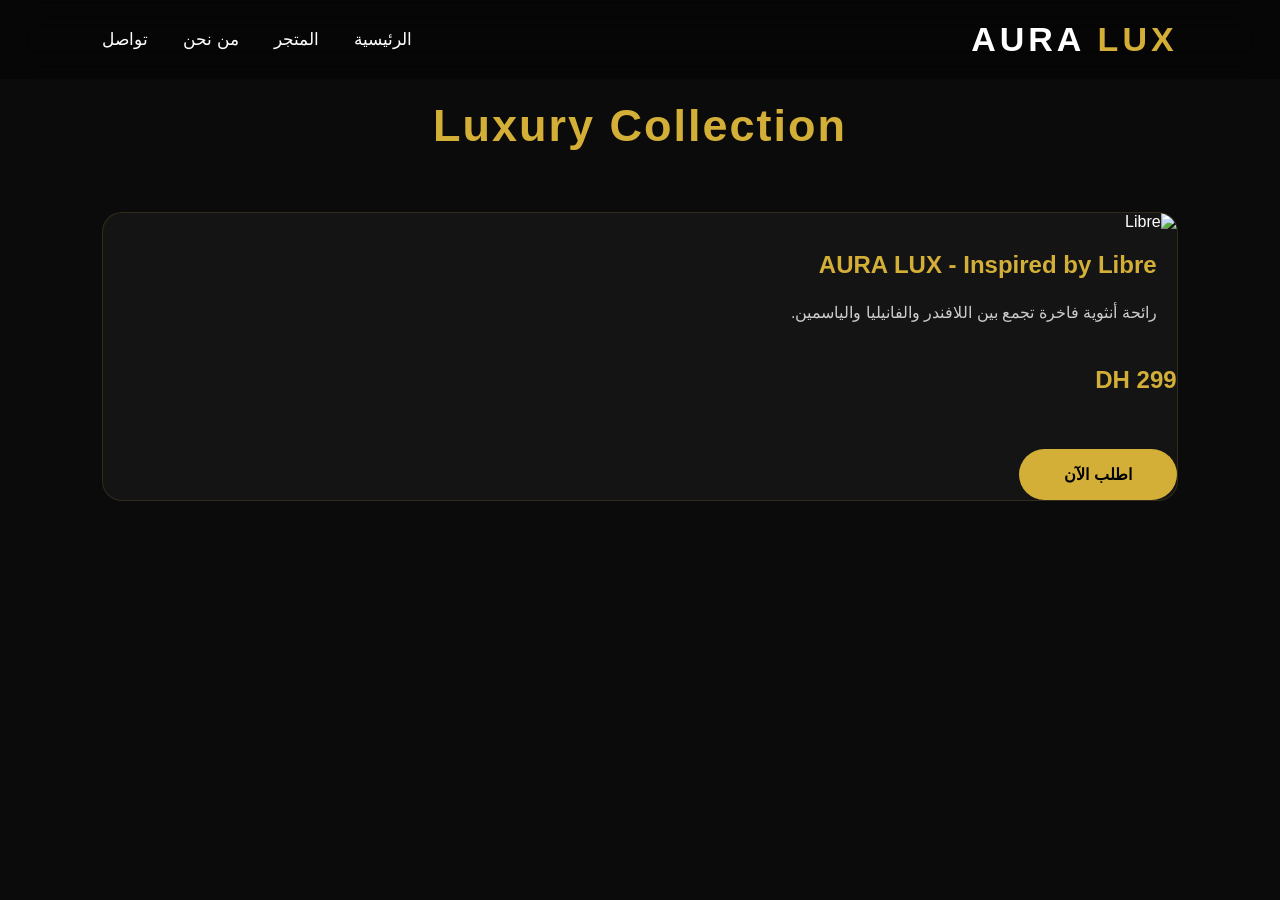
==== shop.html @ a902c24f "Add shop.html for AURA LUX online store" ====
<!DOCTYPE html>
<html lang="ar" dir="rtl">

<head>
    <meta charset="UTF-8">
    <meta name="viewport" content="width=device-width, initial-scale=1.0">
    <title>Shop | AURA LUX</title>

    <link rel="stylesheet" href="style.css">
</head>

<body>

<nav>
    <div class="logo">AURA <span>LUX</span></div>

    <ul>
        <li><a href="index.html">الرئيسية</a></li>
        <li><a href="shop.html">المتجر</a></li>
        <li><a href="about.html">من نحن</a></li>
        <li><a href="contact.html">تواصل</a></li>
    </ul>
</nav>

<section class="section">

<h2>Luxury Collection</h2>

<div class="products">

<div class="card">

<img src="images/libre.jpg" alt="Libre">

<h3>AURA LUX - Inspired by Libre</h3>

<p>
رائحة أنثوية فاخرة تجمع بين اللافندر والفانيليا والياسمين.
</p>

<h4 style="color:#D4AF37;font-size:24px;margin:15px 0;">
299 DH
</h4>

<a href="#" class="btn">
اطلب الآن
</a>

</div>

</div>

</section>

<script src="script.js"></script>

</body>
</html>
---- style.css ----
/* ===== AURA LUX ===== */

*{
margin:0;
padding:0;
box-sizing:border-box;
scroll-behavior:smooth;
}

body{
font-family:'Cairo',sans-serif;
background:#0b0b0b;
color:#fff;
overflow-x:hidden;
}

/* NAVBAR */

nav{
position:fixed;
top:0;
left:0;
width:100%;
display:flex;
justify-content:space-between;
align-items:center;
padding:20px 8%;
background:rgba(0,0,0,.45);
backdrop-filter:blur(18px);
z-index:999;
transition:.4s;
}

.logo{
font-size:34px;
font-weight:900;
letter-spacing:4px;
color:#fff;
}

.logo span{
color:#D4AF37;
}

nav ul{
display:flex;
list-style:none;
gap:35px;
}

nav ul li a{
color:#fff;
text-decoration:none;
font-size:17px;
transition:.3s;
}

nav ul li a:hover{
color:#D4AF37;
}

/* HERO */

.hero{
height:100vh;
background:url("images/banner.jpg") center center/cover no-repeat;
display:flex;
justify-content:center;
align-items:center;
text-align:center;
position:relative;
}

.overlay{
position:absolute;
top:0;
left:0;
width:100%;
height:100%;
background:linear-gradient(rgba(0,0,0,.35),rgba(0,0,0,.75));
}

.content{
position:relative;
z-index:2;
padding:20px;
}

.content h1{
font-size:90px;
color:#D4AF37;
letter-spacing:8px;
margin-bottom:20px;
text-shadow:0 0 20px rgba(212,175,55,.5);
}

.content h2{
font-size:40px;
margin-bottom:20px;
font-weight:700;
}

.content p{
font-size:21px;
max-width:700px;
margin:auto;
line-height:1.8;
color:#ddd;
}

.btn{
display:inline-block;
margin-top:40px;
padding:16px 45px;
background:#D4AF37;
color:#000;
text-decoration:none;
font-weight:bold;
border-radius:50px;
transition:.4s;
}

.btn:hover{
transform:translateY(-6px);
box-shadow:0 0 30px #D4AF37;
}
/* ===== SECTIONS ===== */

.section{
padding:100px 8%;
}

.section h2{
text-align:center;
font-size:45px;
margin-bottom:60px;
color:#D4AF37;
letter-spacing:2px;
}

/* ===== PRODUCTS ===== */

.products{
display:grid;
grid-template-columns:repeat(auto-fit,minmax(280px,1fr));
gap:30px;
}

.card{
background:#141414;
border-radius:20px;
overflow:hidden;
border:1px solid rgba(212,175,55,.15);
transition:.4s;
}

.card:hover{
transform:translateY(-12px);
border-color:#D4AF37;
box-shadow:0 20px 40px rgba(212,175,55,.25);
}

.card img{
width:100%;
height:320px;
object-fit:cover;
transition:.5s;
}

.card:hover img{
transform:scale(1.08);
}

.card h3{
padding:20px;
font-size:24px;
color:#D4AF37;
}

.card p{
padding:0 20px 25px;
color:#ccc;
line-height:1.7;
}

/* ===== ABOUT ===== */

#about p{
max-width:850px;
margin:auto;
text-align:center;
font-size:20px;
line-height:2;
color:#ddd;
}

/* ===== CONTACT ===== */

#contact p{
text-align:center;
font-size:22px;
margin:18px 0;
}

/* ===== FOOTER ===== */

.footer{
background:#000;
padding:60px 20px;
text-align:center;
}

.footer h2{
color:#D4AF37;
margin-bottom:30px;
}

.footer a{
color:#fff;
text-decoration:none;
transition:.3s;
}

.footer a:hover{
color:#D4AF37;
}

.footer p{
margin:12px 0;
color:#aaa;
}

/* ===== MOBILE ===== */

@media(max-width:768px){

nav{
padding:15px 5%;
}

nav ul{
gap:15px;
}

.logo{
font-size:24px;
}

.content h1{
font-size:52px;
letter-spacing:4px;
}

.content h2{
font-size:26px;
}

.content p{
font-size:17px;
}

.btn{
padding:14px 30px;
}

.section{
padding:70px 5%;
}

.section h2{
font-size:32px;
}

.card img{
height:250px;
}

}
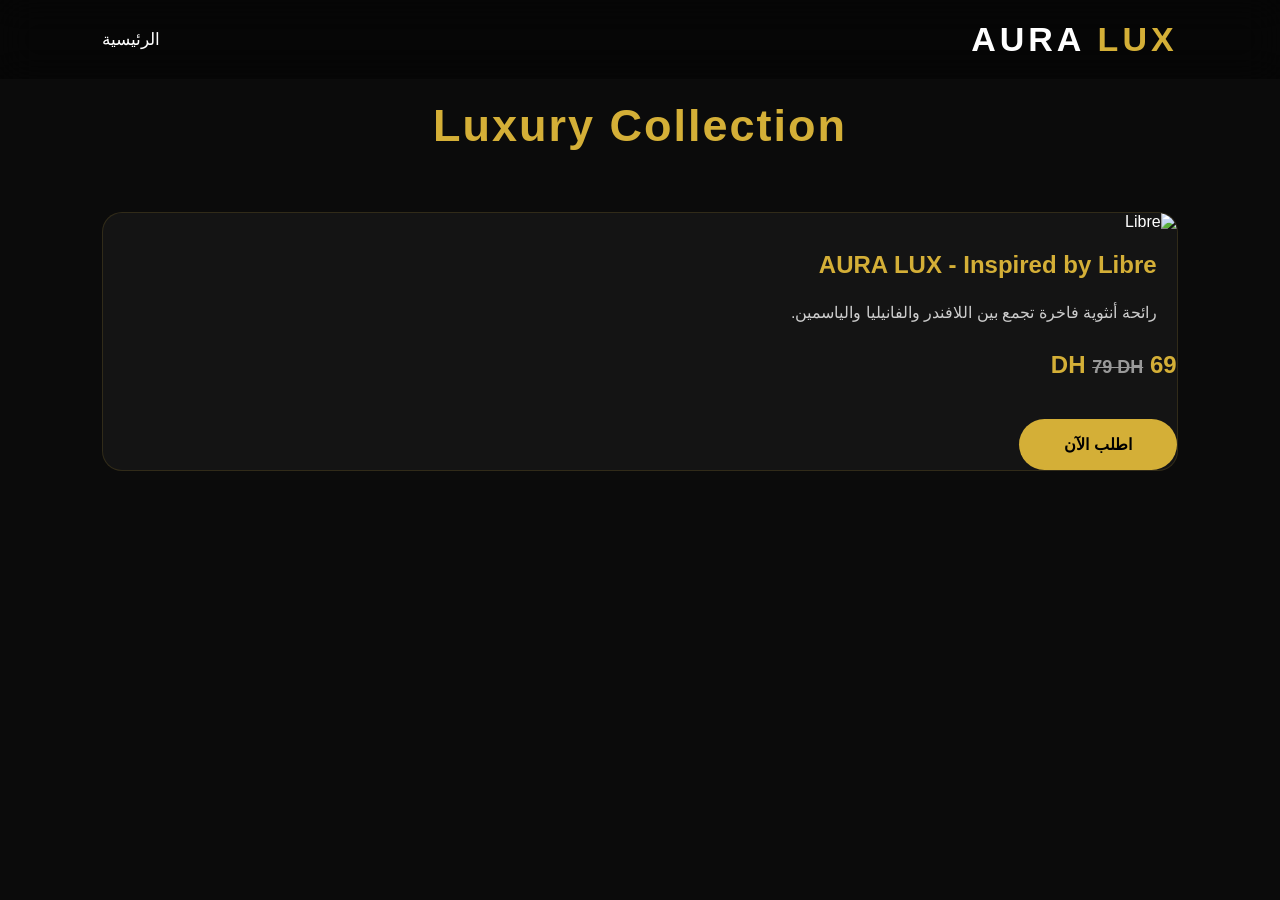
==== commit a4b7f8f2: "Update shop.html with new content and links" ====
--- a/shop.html
+++ b/shop.html
@@ -1,25 +1,22 @@
 <!DOCTYPE html>
 <html lang="ar" dir="rtl">
+<head>
+<meta charset="UTF-8">
+<meta name="viewport" content="width=device-width, initial-scale=1.0">
+<title>AURA LUX</title>
 
-<head>
-    <meta charset="UTF-8">
-    <meta name="viewport" content="width=device-width, initial-scale=1.0">
-    <title>Shop | AURA LUX</title>
+<link rel="stylesheet" href="style.css">
 
-    <link rel="stylesheet" href="style.css">
 </head>
-
 <body>
 
 <nav>
-    <div class="logo">AURA <span>LUX</span></div>
+<div class="logo">AURA <span>LUX</span></div>
 
-    <ul>
-        <li><a href="index.html">الرئيسية</a></li>
-        <li><a href="shop.html">المتجر</a></li>
-        <li><a href="about.html">من نحن</a></li>
-        <li><a href="contact.html">تواصل</a></li>
-    </ul>
+<ul>
+<li><a href="index.html">الرئيسية</a></li>
+</ul>
+
 </nav>
 
 <section class="section">
@@ -38,11 +35,14 @@
 رائحة أنثوية فاخرة تجمع بين اللافندر والفانيليا والياسمين.
 </p>
 
-<h4 style="color:#D4AF37;font-size:24px;margin:15px 0;">
-299 DH
+<h4 style="color:#D4AF37;font-size:24px;">
+69 DH
+<span style="text-decoration:line-through;color:#999;font-size:18px;">
+79 DH
+</span>
 </h4>
 
-<a href="#" class="btn">
+<a class="btn" href="https://wa.me/212606240329?text=السلام عليكم، أريد طلب عطر Libre من AURA LUX">
 اطلب الآن
 </a>
 
@@ -52,7 +52,5 @@
 
 </section>
 
-<script src="script.js"></script>
-
 </body>
 </html>
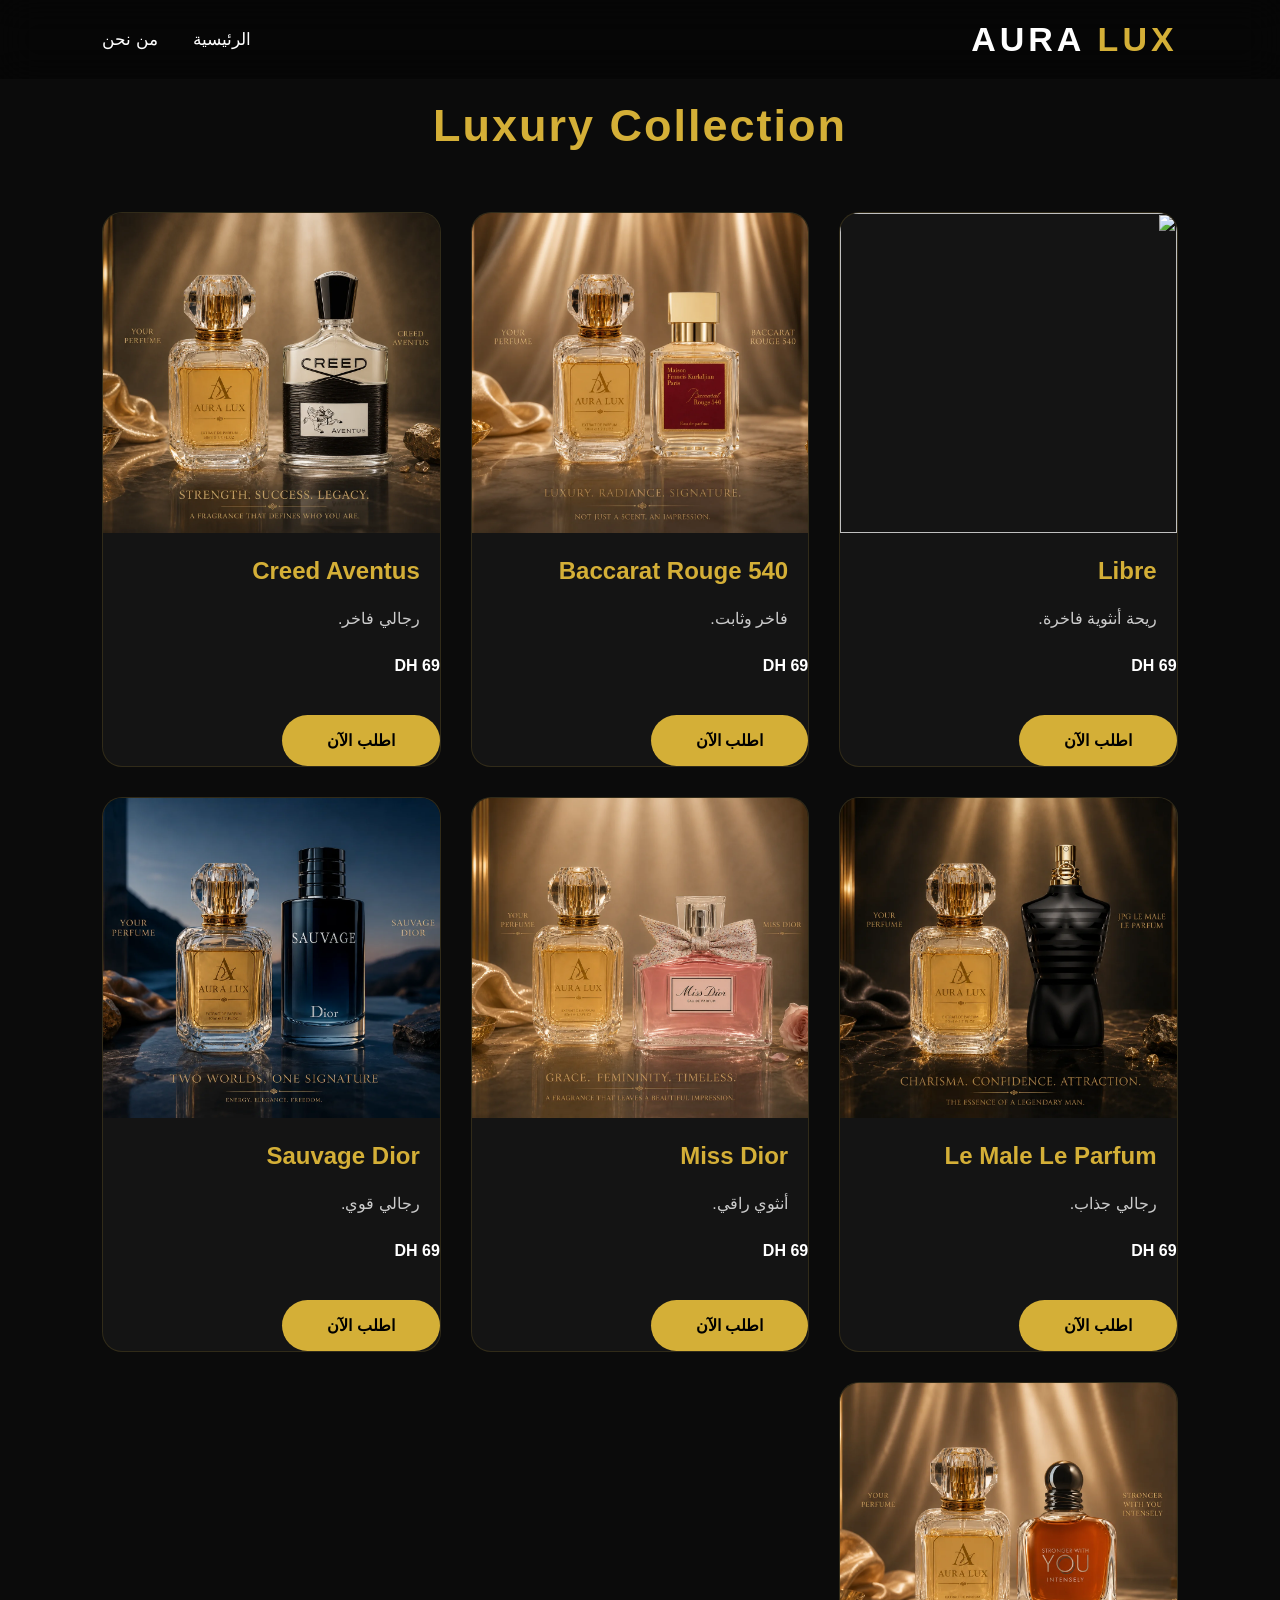
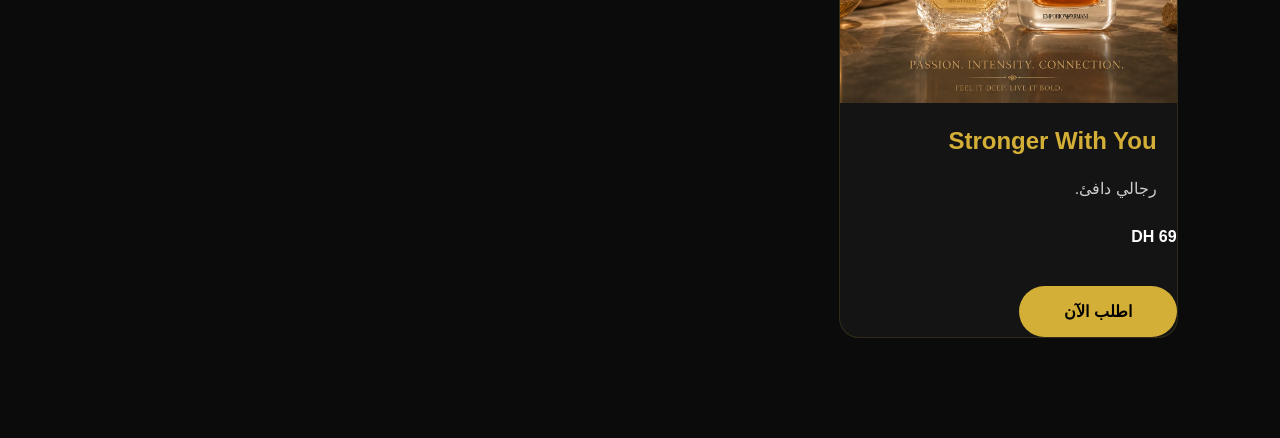
==== commit bc11d8ca: "Update product listings and details in shop.html" ====
--- a/shop.html
+++ b/shop.html
@@ -4,10 +4,9 @@
 <meta charset="UTF-8">
 <meta name="viewport" content="width=device-width, initial-scale=1.0">
 <title>AURA LUX</title>
+<link rel="stylesheet" href="style.css">
+</head>
 
-<link rel="stylesheet" href="style.css">
-
-</head>
 <body>
 
 <nav>
@@ -15,37 +14,69 @@
 
 <ul>
 <li><a href="index.html">الرئيسية</a></li>
+<li><a href="contact.html">من نحن</a></li>
 </ul>
-
 </nav>
 
 <section class="section">
-
 <h2>Luxury Collection</h2>
 
 <div class="products">
 
 <div class="card">
+<img src="images/libre.jpg">
+<h3>Libre</h3>
+<p>ريحة أنثوية فاخرة.</p>
+<h4>69 DH</h4>
+<a class="btn" href="https://wa.me/212606240329">اطلب الآن</a>
+</div>
 
-<img src="images/libre.jpg" alt="Libre">
+<div class="card">
+<img src="images/baccarat.jpg">
+<h3>Baccarat Rouge 540</h3>
+<p>فاخر وثابت.</p>
+<h4>69 DH</h4>
+<a class="btn" href="https://wa.me/212606240329">اطلب الآن</a>
+</div>
 
-<h3>AURA LUX - Inspired by Libre</h3>
+<div class="card">
+<img src="images/creed aventus.jpg">
+<h3>Creed Aventus</h3>
+<p>رجالي فاخر.</p>
+<h4>69 DH</h4>
+<a class="btn" href="https://wa.me/212606240329">اطلب الآن</a>
+</div>
 
-<p>
-رائحة أنثوية فاخرة تجمع بين اللافندر والفانيليا والياسمين.
-</p>
+<div class="card">
+<img src="images/lemale.jpg">
+<h3>Le Male Le Parfum</h3>
+<p>رجالي جذاب.</p>
+<h4>69 DH</h4>
+<a class="btn" href="https://wa.me/212606240329">اطلب الآن</a>
+</div>
 
-<h4 style="color:#D4AF37;font-size:24px;">
-69 DH
-<span style="text-decoration:line-through;color:#999;font-size:18px;">
-79 DH
-</span>
-</h4>
+<div class="card">
+<img src="images/missdior.jpg">
+<h3>Miss Dior</h3>
+<p>أنثوي راقي.</p>
+<h4>69 DH</h4>
+<a class="btn" href="https://wa.me/212606240329">اطلب الآن</a>
+</div>
 
-<a class="btn" href="https://wa.me/212606240329?text=السلام عليكم، أريد طلب عطر Libre من AURA LUX">
-اطلب الآن
-</a>
+<div class="card">
+<img src="images/sauvage.jpg">
+<h3>Sauvage Dior</h3>
+<p>رجالي قوي.</p>
+<h4>69 DH</h4>
+<a class="btn" href="https://wa.me/212606240329">اطلب الآن</a>
+</div>
 
+<div class="card">
+<img src="images/stronger.jpg">
+<h3>Stronger With You</h3>
+<p>رجالي دافئ.</p>
+<h4>69 DH</h4>
+<a class="btn" href="https://wa.me/212606240329">اطلب الآن</a>
 </div>
 
 </div>
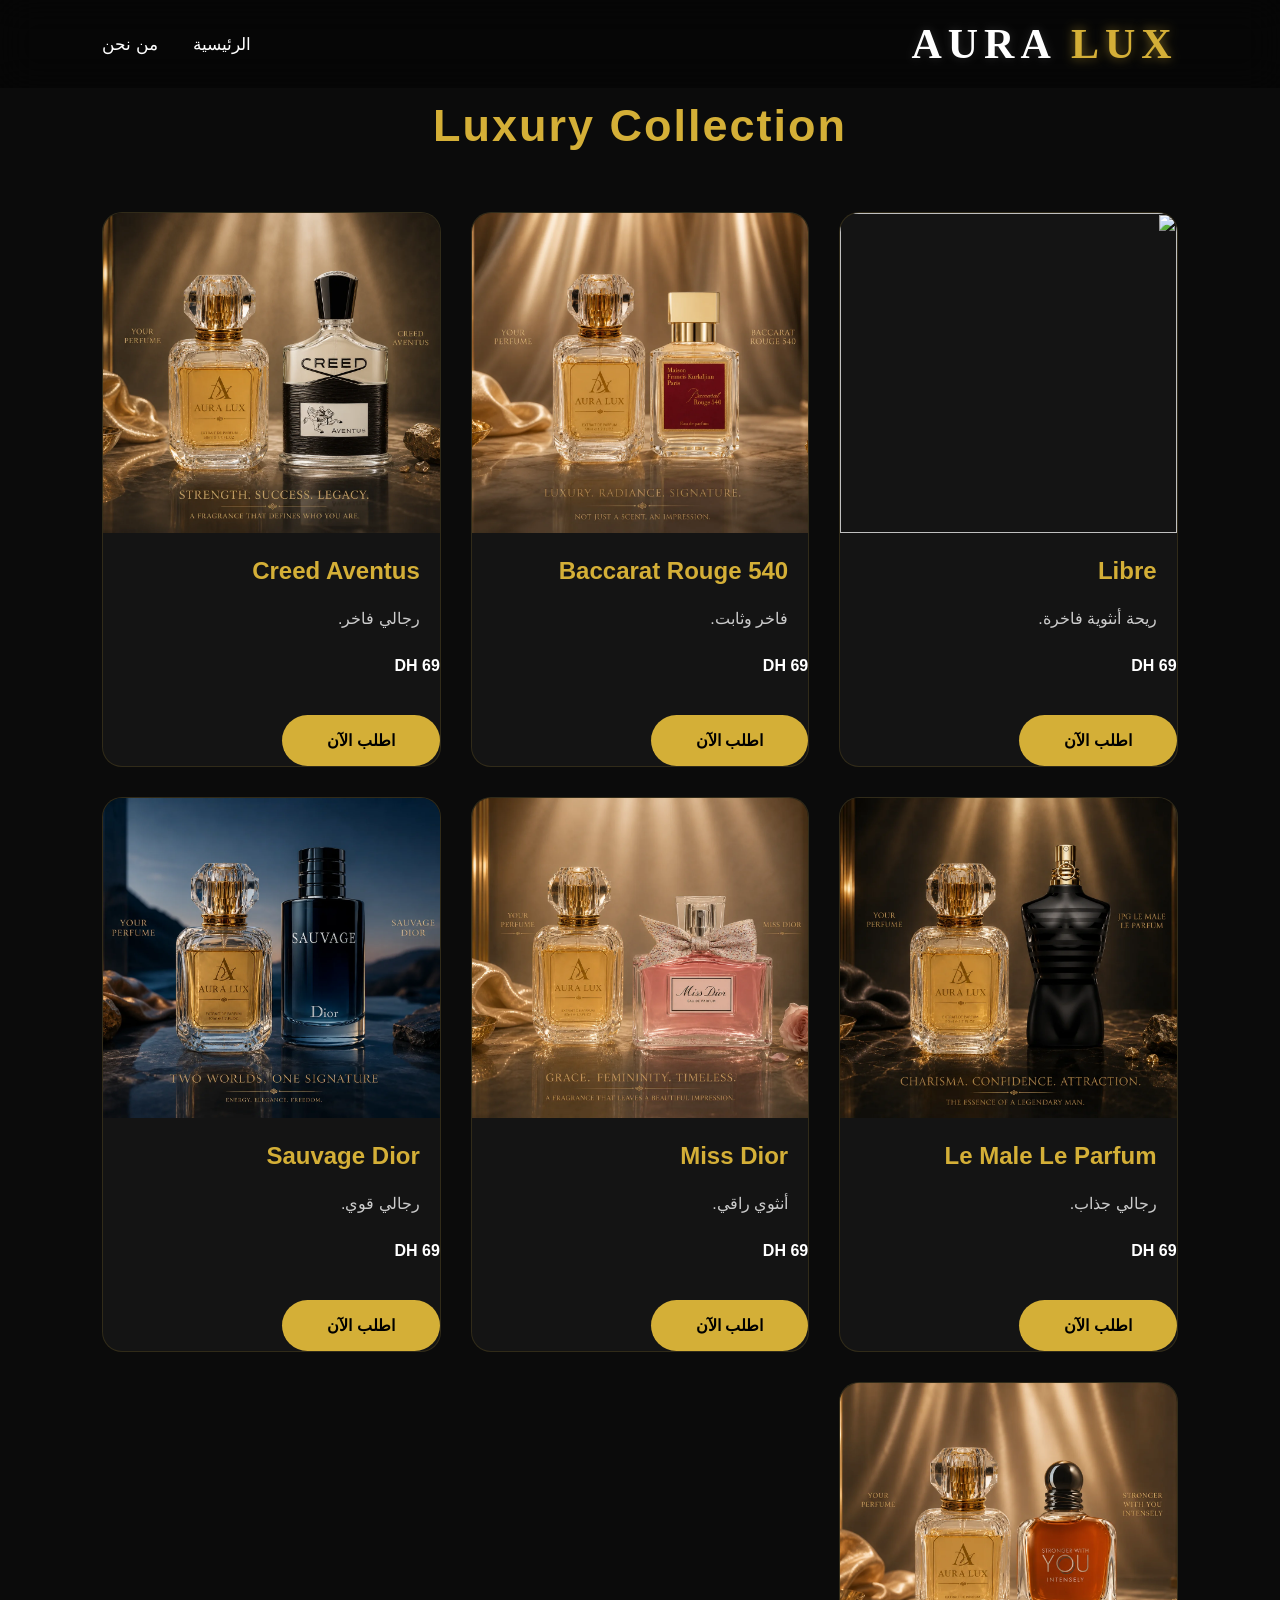
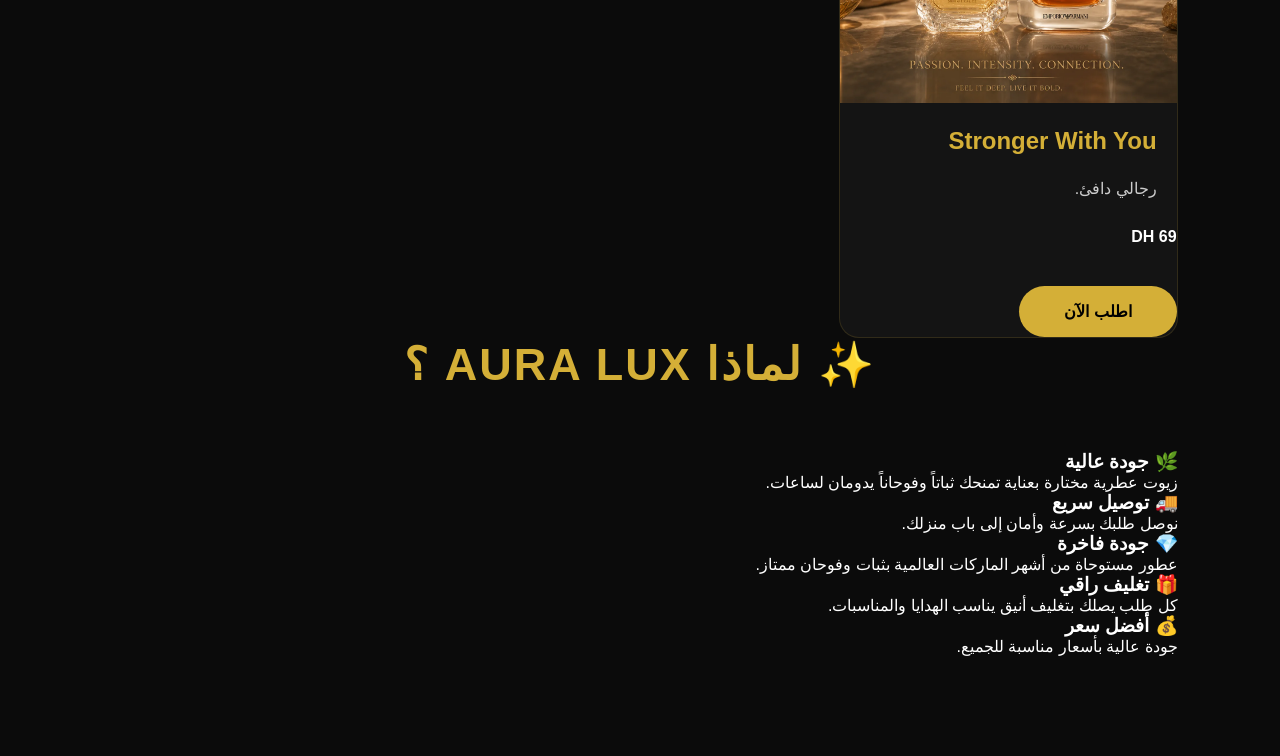
==== commit da9859d3: "Add features section to shop.html Added a features section highlighting the benefits of AURA LUX, in" ====
--- a/shop.html
+++ b/shop.html
@@ -80,8 +80,38 @@
 </div>
 
 </div>
+<section class="features">
+    <h2>✨ لماذا AURA LUX ؟</h2>
 
-</section>
+    <div class="features-grid">
+
+        <div class="feature-box">
+            <h3>🌿 جودة عالية</h3>
+            <p>زيوت عطرية مختارة بعناية تمنحك ثباتاً وفوحاناً يدومان لساعات.</p>
+        </div>
+
+    <div class="feature-box">
+    <h3>🚚 توصيل سريع</h3>
+    <p>نوصل طلبك بسرعة وأمان إلى باب منزلك.</p>
+</div>
+
+<div class="feature-box">
+    <h3>💎 جودة فاخرة</h3>
+    <p>عطور مستوحاة من أشهر الماركات العالمية بثبات وفوحان ممتاز.</p>
+</div>
+
+<div class="feature-box">
+    <h3>🎁 تغليف راقي</h3>
+    <p>كل طلب يصلك بتغليف أنيق يناسب الهدايا والمناسبات.</p>
+</div>
+
+<div class="feature-box">
+    <h3>💰 أفضل سعر</h3>
+    <p>جودة عالية بأسعار مناسبة للجميع.</p>
+</div>
+
+</div>
+</section>    
 
 </body>
 </html>
--- a/style.css
+++ b/style.css
@@ -32,14 +32,18 @@
 }
 
 .logo{
-font-size:34px;
-font-weight:900;
-letter-spacing:4px;
-color:#fff;
+    font-family: "Georgia", "Times New Roman", serif;
+    font-size: 42px;
+    font-weight: 700;
+    letter-spacing: 6px;
+    color: #ffffff;
+    text-transform: uppercase;
+    text-shadow: 0 0 10px rgba(255,255,255,.15);
 }
 
 .logo span{
-color:#D4AF37;
+    color: #D4AF37;
+    text-shadow: 0 0 12px rgba(212,175,55,.6);
 }
 
 nav ul{
